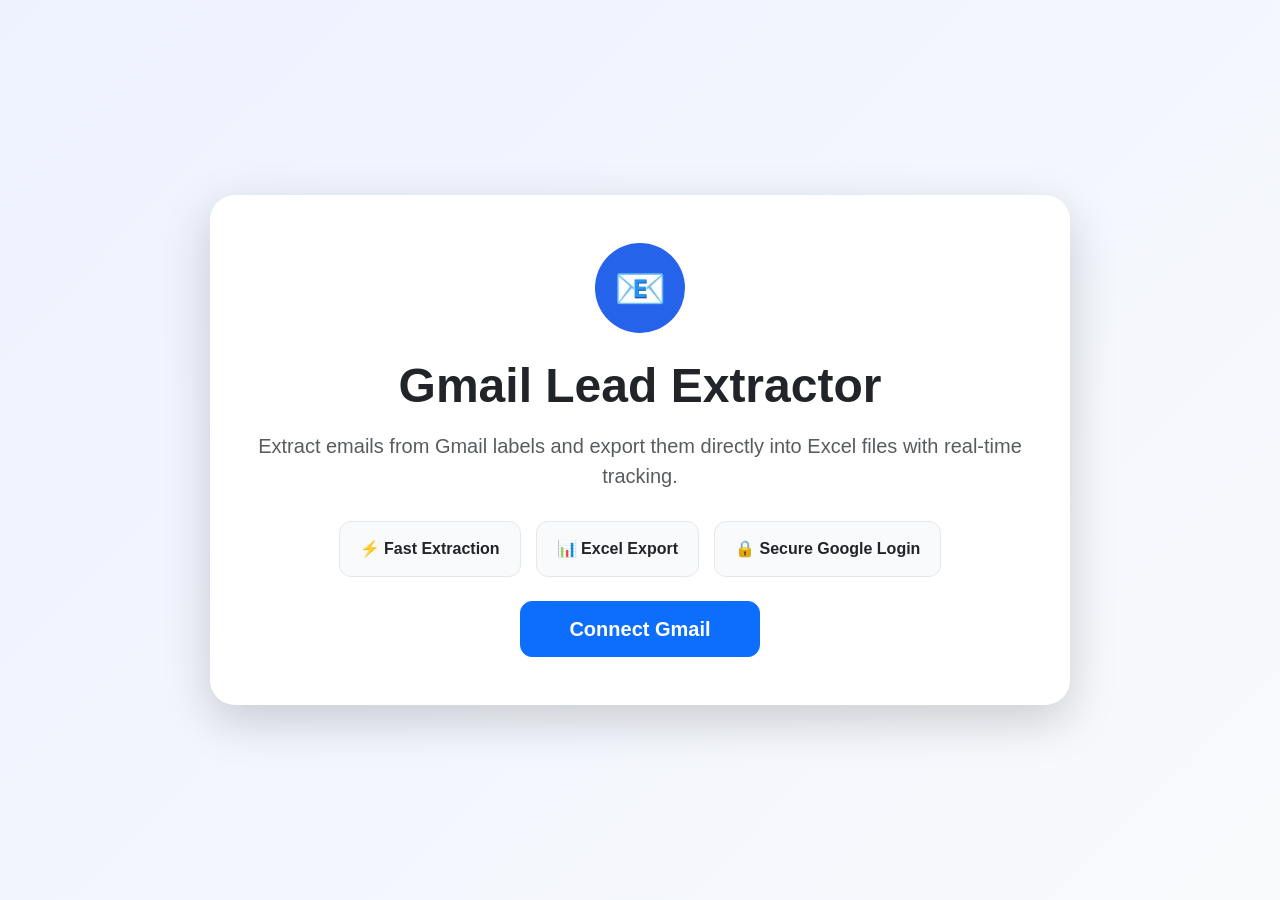
==== templates/index.html @ 800721c0 "Initial clean commit" ====
<!DOCTYPE html>
<html lang="en">

<head>

    <meta charset="UTF-8">

    <meta name="viewport"
          content="width=device-width, initial-scale=1.0">

    <title>Gmail Lead Extractor</title>

    <link href="https://cdn.jsdelivr.net/npm/bootstrap@5.3.3/dist/css/bootstrap.min.css"
          rel="stylesheet">

    <link rel="stylesheet"
          href="/static/style.css">

</head>

<body>

<div class="hero-container">

    <div class="card main-card shadow-lg">

        <div class="card-body text-center p-5">

            <div class="logo-circle">

                📧

            </div>

            <h1 class="display-5 fw-bold mt-4">

                Gmail Lead Extractor

            </h1>

            <p class="lead text-muted mt-3">

                Extract emails from Gmail labels and export them
                directly into Excel files with real-time tracking.

            </p>

            <div class="feature-row">

                <div class="feature-box">

                    ⚡ Fast Extraction

                </div>

                <div class="feature-box">

                    📊 Excel Export

                </div>

                <div class="feature-box">

                    🔒 Secure Google Login

                </div>

            </div>

            <a href="/connect">

                <button class="btn btn-primary btn-lg mt-4 px-5">

                    Connect Gmail

                </button>

            </a>

        </div>

    </div>

</div>

</body>

</html>
---- static/style.css ----
body {

    background: linear-gradient(
        135deg,
        #eef2ff,
        #f8fafc
    );

    min-height: 100vh;

    font-family:
        Inter,
        Arial,
        sans-serif;

    display: flex;

    justify-content: center;

    align-items: center;
}

.hero-container {

    width: 100%;

    max-width: 900px;

    padding: 20px;
}

.main-card {

    border: none;

    border-radius: 25px;

    background: white;
}

.logo-circle {

    width: 90px;

    height: 90px;

    background: #2563eb;

    color: white;

    border-radius: 50%;

    display: flex;

    align-items: center;

    justify-content: center;

    margin: auto;

    font-size: 42px;
}

.feature-row {

    display: flex;

    justify-content: center;

    gap: 15px;

    flex-wrap: wrap;

    margin-top: 30px;
}

.feature-box {

    background: #f8fafc;

    padding: 15px 20px;

    border-radius: 12px;

    font-weight: 600;

    border: 1px solid #e5e7eb;
}

.btn-primary {

    border-radius: 12px;

    padding-top: 12px;

    padding-bottom: 12px;

    font-weight: 600;
}

.btn-primary:hover {

    transform: translateY(-2px);

    transition: .2s;
}

/* Dashboard page styles */

.stats-grid {

    display: grid;

    grid-template-columns: repeat(4, 1fr);

    gap: 16px;

    margin-top: 24px;
}

@media (max-width: 768px) {

    .stats-grid {

        grid-template-columns: repeat(2, 1fr);
    }
}

.stat-card {

    background: #f8fafc;

    border: 1px solid #e5e7eb;

    border-radius: 14px;

    padding: 18px 16px;

    text-align: center;

    transition: transform .15s ease, box-shadow .15s ease;
}

.stat-card:hover {

    transform: translateY(-2px);

    box-shadow: 0 6px 16px rgba(37, 99, 235, 0.08);
}

.stat-card h3 {

    font-size: 12px;

    font-weight: 600;

    text-transform: uppercase;

    letter-spacing: .04em;

    color: #64748b;

    margin: 0 0 8px;
}

.stat-card p {

    font-size: 22px;

    font-weight: 700;

    color: #1e293b;

    margin: 0;
}

.label-progress {

    margin-top: 24px;

    background: #f8fafc;

    border: 1px solid #e5e7eb;

    border-radius: 14px;

    padding: 16px 20px;
}

.label-progress h4 {

    font-size: 14px;

    font-weight: 600;

    color: #334155;

    margin: 0 0 10px;
}

.small-bar {

    width: 100%;

    height: 10px;

    background: #e2e8f0;

    border-radius: 999px;

    overflow: hidden;
}

.small-fill {

    height: 100%;

    width: 0%;

    background: #2563eb;

    border-radius: 999px;

    transition: width .3s ease;
}

.label-progress p {

    margin: 8px 0 0;

    font-size: 13px;

    font-weight: 600;

    color: #64748b;

    text-align: right;
}

.label-container {

    max-height: 240px;

    overflow-y: auto;

    border: 1px solid #e5e7eb;

    border-radius: 12px;

    padding: 12px;
}

.label-item {

    padding: 6px 4px;
}
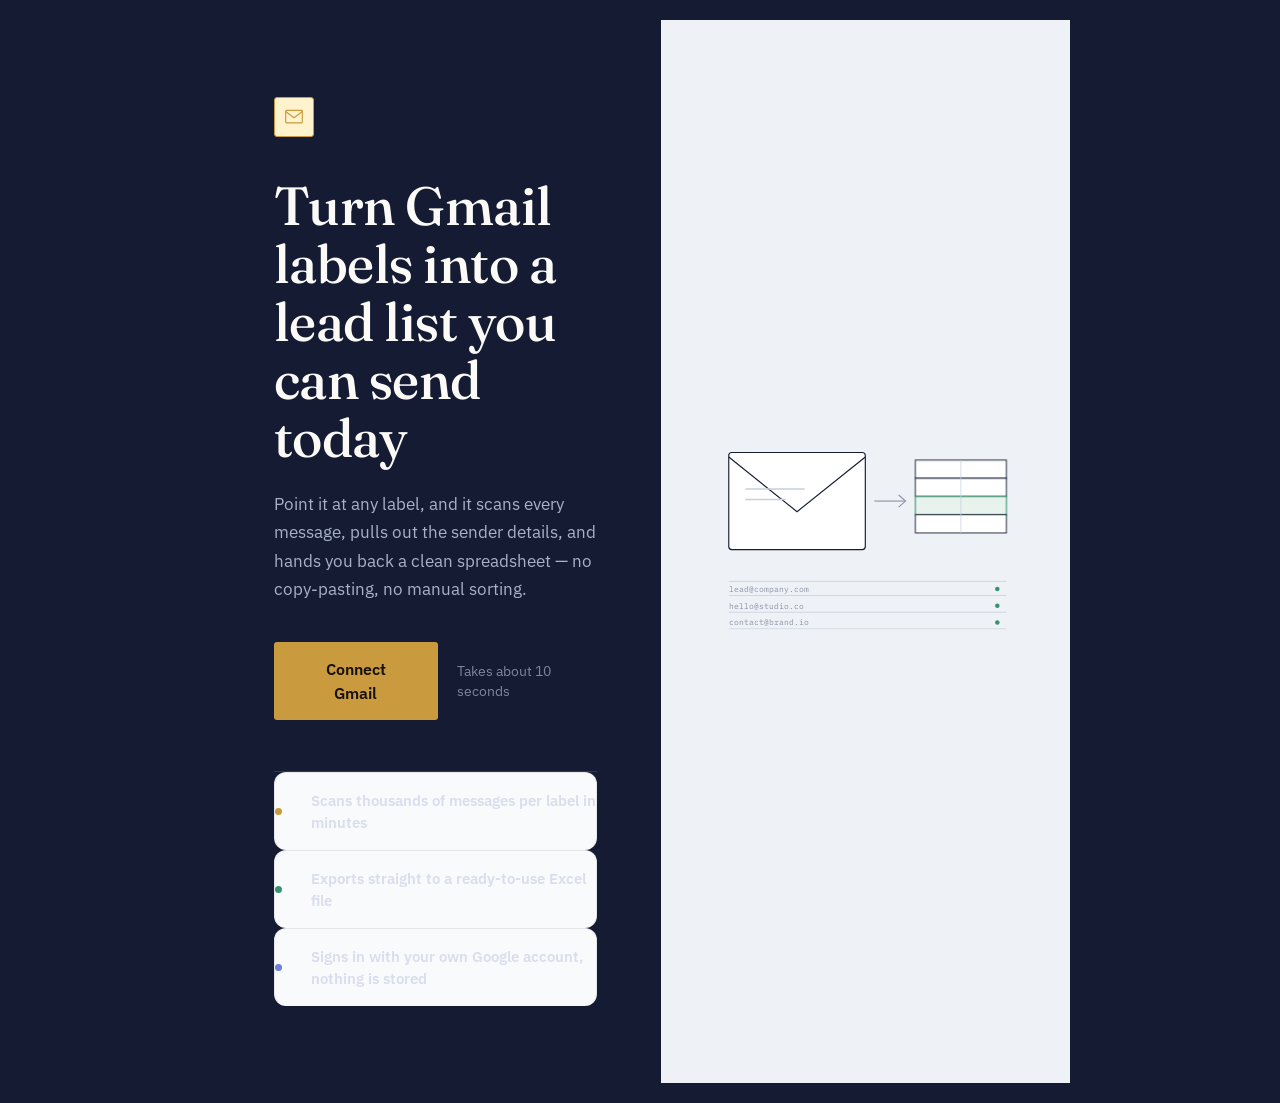
==== commit 7e00c197: "adding some new features and fixed the frontend" ====
--- a/templates/index.html
+++ b/templates/index.html
@@ -16,71 +16,287 @@
     <link rel="stylesheet"
           href="/static/style.css">
 
+    <link rel="preconnect" href="https://fonts.googleapis.com">
+    <link rel="preconnect" href="https://fonts.gstatic.com" crossorigin>
+    <link href="https://fonts.googleapis.com/css2?family=Fraunces:opsz,wght@9..144,400;9..144,500;9..144,600&family=IBM+Plex+Mono:wght@400;500;600&family=IBM+Plex+Sans:wght@400;500;600&display=swap" rel="stylesheet">
+
+    <style>
+
+        :root {
+            --ink: #141b33;
+            --ink-soft: #232d4d;
+            --paper: #eef1f5;
+            --paper-line: rgba(238, 241, 245, 0.14);
+            --gold: #c99a3e;
+            --green: #3a9370;
+            --muted: #a9b1c6;
+        }
+
+        * { box-sizing: border-box; }
+
+        html, body {
+            margin: 0;
+            padding: 0;
+        }
+
+        body {
+            background: var(--ink);
+            color: var(--paper);
+            font-family: "IBM Plex Sans", -apple-system, sans-serif;
+            min-height: 100vh;
+        }
+
+        .hero-container {
+            min-height: 100vh;
+            display: grid;
+            grid-template-columns: 1.05fr 0.95fr;
+            align-items: stretch;
+        }
+
+        .hero-copy {
+            display: flex;
+            flex-direction: column;
+            justify-content: center;
+            padding: 6vw 5vw;
+            max-width: 640px;
+        }
+
+        .mark {
+            width: 40px;
+            height: 40px;
+            border: 1.5px solid var(--gold);
+            border-radius: 3px;
+            display: flex;
+            align-items: center;
+            justify-content: center;
+            margin-bottom: 2.5rem;
+        }
+
+        .mark svg { width: 20px; height: 20px; display: block; }
+
+        h1.headline {
+            font-family: "Fraunces", Georgia, serif;
+            font-optical-sizing: auto;
+            font-weight: 500;
+            font-size: clamp(2.4rem, 4.2vw, 3.6rem);
+            line-height: 1.08;
+            letter-spacing: -0.01em;
+            margin: 0 0 1.4rem 0;
+            color: #fbfaf7;
+        }
+
+        .lede {
+            font-size: 1.08rem;
+            line-height: 1.65;
+            color: var(--muted);
+            max-width: 46ch;
+            margin: 0 0 2.4rem 0;
+        }
+
+        .cta-row {
+            display: flex;
+            align-items: center;
+            gap: 1.2rem;
+            margin-bottom: 3.2rem;
+        }
+
+        .btn-connect {
+            background: var(--gold);
+            color: #171008;
+            border: none;
+            font-family: "IBM Plex Sans", sans-serif;
+            font-weight: 600;
+            font-size: 1rem;
+            padding: 0.95rem 2.1rem;
+            border-radius: 3px;
+            cursor: pointer;
+            transition: transform 0.15s ease, background 0.15s ease;
+        }
+
+        .btn-connect:hover {
+            background: #d9ab52;
+            transform: translateY(-1px);
+        }
+
+        .btn-connect:focus-visible {
+            outline: 2px solid #fff;
+            outline-offset: 3px;
+        }
+
+        .cta-note {
+            font-size: 0.85rem;
+            color: #7d869c;
+        }
+
+        .feature-list {
+            display: flex;
+            flex-direction: column;
+            gap: 0;
+            border-top: 1px solid var(--paper-line);
+        }
+
+        .feature-list .feature-box {
+            display: grid;
+            grid-template-columns: 22px 1fr;
+            align-items: baseline;
+            gap: 0.9rem;
+            padding: 0.95rem 0;
+            border-bottom: 1px solid var(--paper-line);
+            font-size: 0.95rem;
+            color: #d9dded;
+        }
+
+        .feature-box .dot {
+            width: 7px;
+            height: 7px;
+            border-radius: 50%;
+            align-self: center;
+        }
+
+        .feature-box:nth-child(1) .dot { background: var(--gold); }
+        .feature-box:nth-child(2) .dot { background: var(--green); }
+        .feature-box:nth-child(3) .dot { background: #6d7fd6; }
+
+        /* --- illustration panel --- */
+
+        .hero-visual {
+            position: relative;
+            background: var(--paper);
+            overflow: hidden;
+            display: flex;
+            align-items: center;
+            justify-content: center;
+        }
+
+        .hero-visual svg {
+            width: 78%;
+            height: auto;
+            max-width: 460px;
+        }
+
+        @media (max-width: 900px) {
+            .hero-container {
+                grid-template-columns: 1fr;
+            }
+            .hero-visual {
+                min-height: 320px;
+                order: -1;
+            }
+            .hero-copy {
+                padding: 10vw 6vw;
+                max-width: none;
+            }
+        }
+
+        @media (prefers-reduced-motion: no-preference) {
+            .grid-cell {
+                animation: rise 0.5s ease both;
+            }
+        }
+
+        @keyframes rise {
+            from { opacity: 0; transform: translateY(6px); }
+            to   { opacity: 1; transform: translateY(0); }
+        }
+
+    </style>
+
 </head>
 
 <body>
 
 <div class="hero-container">
 
-    <div class="card main-card shadow-lg">
-
-        <div class="card-body text-center p-5">
-
-            <div class="logo-circle">
-
-                📧
-
+    <div class="hero-copy">
+
+        <div class="mark">
+            <svg viewBox="0 0 24 24" fill="none" xmlns="http://www.w3.org/2000/svg">
+                <path d="M2 5.5L12 13L22 5.5" stroke="#c99a3e" stroke-width="1.4"/>
+                <rect x="2" y="4" width="20" height="15" rx="1" stroke="#c99a3e" stroke-width="1.4"/>
+            </svg>
+        </div>
+
+        <h1 class="headline">
+            Turn Gmail labels into a lead list you can send today
+        </h1>
+
+        <p class="lede">
+            Point it at any label, and it scans every message, pulls out the
+            sender details, and hands you back a clean spreadsheet &mdash;
+            no copy-pasting, no manual sorting.
+        </p>
+
+        <div class="cta-row">
+            <a href="/connect">
+                <button class="btn-connect">
+                    Connect Gmail
+                </button>
+            </a>
+            <span class="cta-note">Takes about 10 seconds</span>
+        </div>
+
+        <div class="feature-list">
+
+            <div class="feature-box">
+                <span class="dot"></span>
+                <span>Scans thousands of messages per label in minutes</span>
             </div>
 
-            <h1 class="display-5 fw-bold mt-4">
-
-                Gmail Lead Extractor
-
-            </h1>
-
-            <p class="lead text-muted mt-3">
-
-                Extract emails from Gmail labels and export them
-                directly into Excel files with real-time tracking.
-
-            </p>
-
-            <div class="feature-row">
-
-                <div class="feature-box">
-
-                    ⚡ Fast Extraction
-
-                </div>
-
-                <div class="feature-box">
-
-                    📊 Excel Export
-
-                </div>
-
-                <div class="feature-box">
-
-                    🔒 Secure Google Login
-
-                </div>
-
+            <div class="feature-box">
+                <span class="dot"></span>
+                <span>Exports straight to a ready-to-use Excel file</span>
             </div>
 
-            <a href="/connect">
-
-                <button class="btn btn-primary btn-lg mt-4 px-5">
-
-                    Connect Gmail
-
-                </button>
-
-            </a>
+            <div class="feature-box">
+                <span class="dot"></span>
+                <span>Signs in with your own Google account, nothing is stored</span>
+            </div>
 
         </div>
 
     </div>
 
+    <div class="hero-visual">
+
+        <svg viewBox="0 0 420 380" fill="none" xmlns="http://www.w3.org/2000/svg">
+
+            <!-- envelope -->
+            <rect x="30" y="60" width="180" height="128" rx="4" fill="#ffffff" stroke="#141b33" stroke-width="1.5"/>
+            <path d="M30 66L120 138L210 66" stroke="#141b33" stroke-width="1.5" fill="none"/>
+
+            <!-- arrow -->
+            <path d="M222 124H262" stroke="#8b93a8" stroke-width="1.5"/>
+            <path d="M254 116L263 124L254 132" stroke="#8b93a8" stroke-width="1.5" fill="none"/>
+
+            <!-- spreadsheet grid, cells "rising" from the envelope -->
+            <g>
+                <rect class="grid-cell" x="276" y="70" width="120" height="24" fill="#ffffff" stroke="#141b33" stroke-width="1.2"/>
+                <rect class="grid-cell" x="276" y="94" width="120" height="24" fill="#ffffff" stroke="#141b33" stroke-width="1.2" style="animation-delay:.08s"/>
+                <rect class="grid-cell" x="276" y="118" width="120" height="24" fill="#e9f3ee" stroke="#3a9370" stroke-width="1.4" style="animation-delay:.16s"/>
+                <rect class="grid-cell" x="276" y="142" width="120" height="24" fill="#ffffff" stroke="#141b33" stroke-width="1.2" style="animation-delay:.24s"/>
+                <line x1="336" y1="70" x2="336" y2="166" stroke="#c7cede" stroke-width="1"/>
+            </g>
+
+            <!-- mail slip lines inside envelope -->
+            <line x1="52" y1="108" x2="130" y2="108" stroke="#c7cede" stroke-width="2"/>
+            <line x1="52" y1="122" x2="105" y2="122" stroke="#c7cede" stroke-width="2"/>
+
+            <!-- ledger baseline -->
+            <line x1="30" y1="230" x2="396" y2="230" stroke="#c7cede" stroke-width="1"/>
+            <rect x="30" y="248" width="366" height="1" fill="#c7cede"/>
+            <rect x="30" y="270" width="366" height="1" fill="#c7cede"/>
+            <rect x="30" y="292" width="366" height="1" fill="#c7cede"/>
+            <text x="30" y="244" font-family="IBM Plex Mono" font-size="11" fill="#8b93a8">lead@company.com</text>
+            <text x="30" y="266" font-family="IBM Plex Mono" font-size="11" fill="#8b93a8">hello@studio.co</text>
+            <text x="30" y="288" font-family="IBM Plex Mono" font-size="11" fill="#8b93a8">contact@brand.io</text>
+            <circle cx="384" cy="240" r="3" fill="#3a9370"/>
+            <circle cx="384" cy="262" r="3" fill="#3a9370"/>
+            <circle cx="384" cy="284" r="3" fill="#3a9370"/>
+
+        </svg>
+
+    </div>
+
 </div>
 
 </body>
